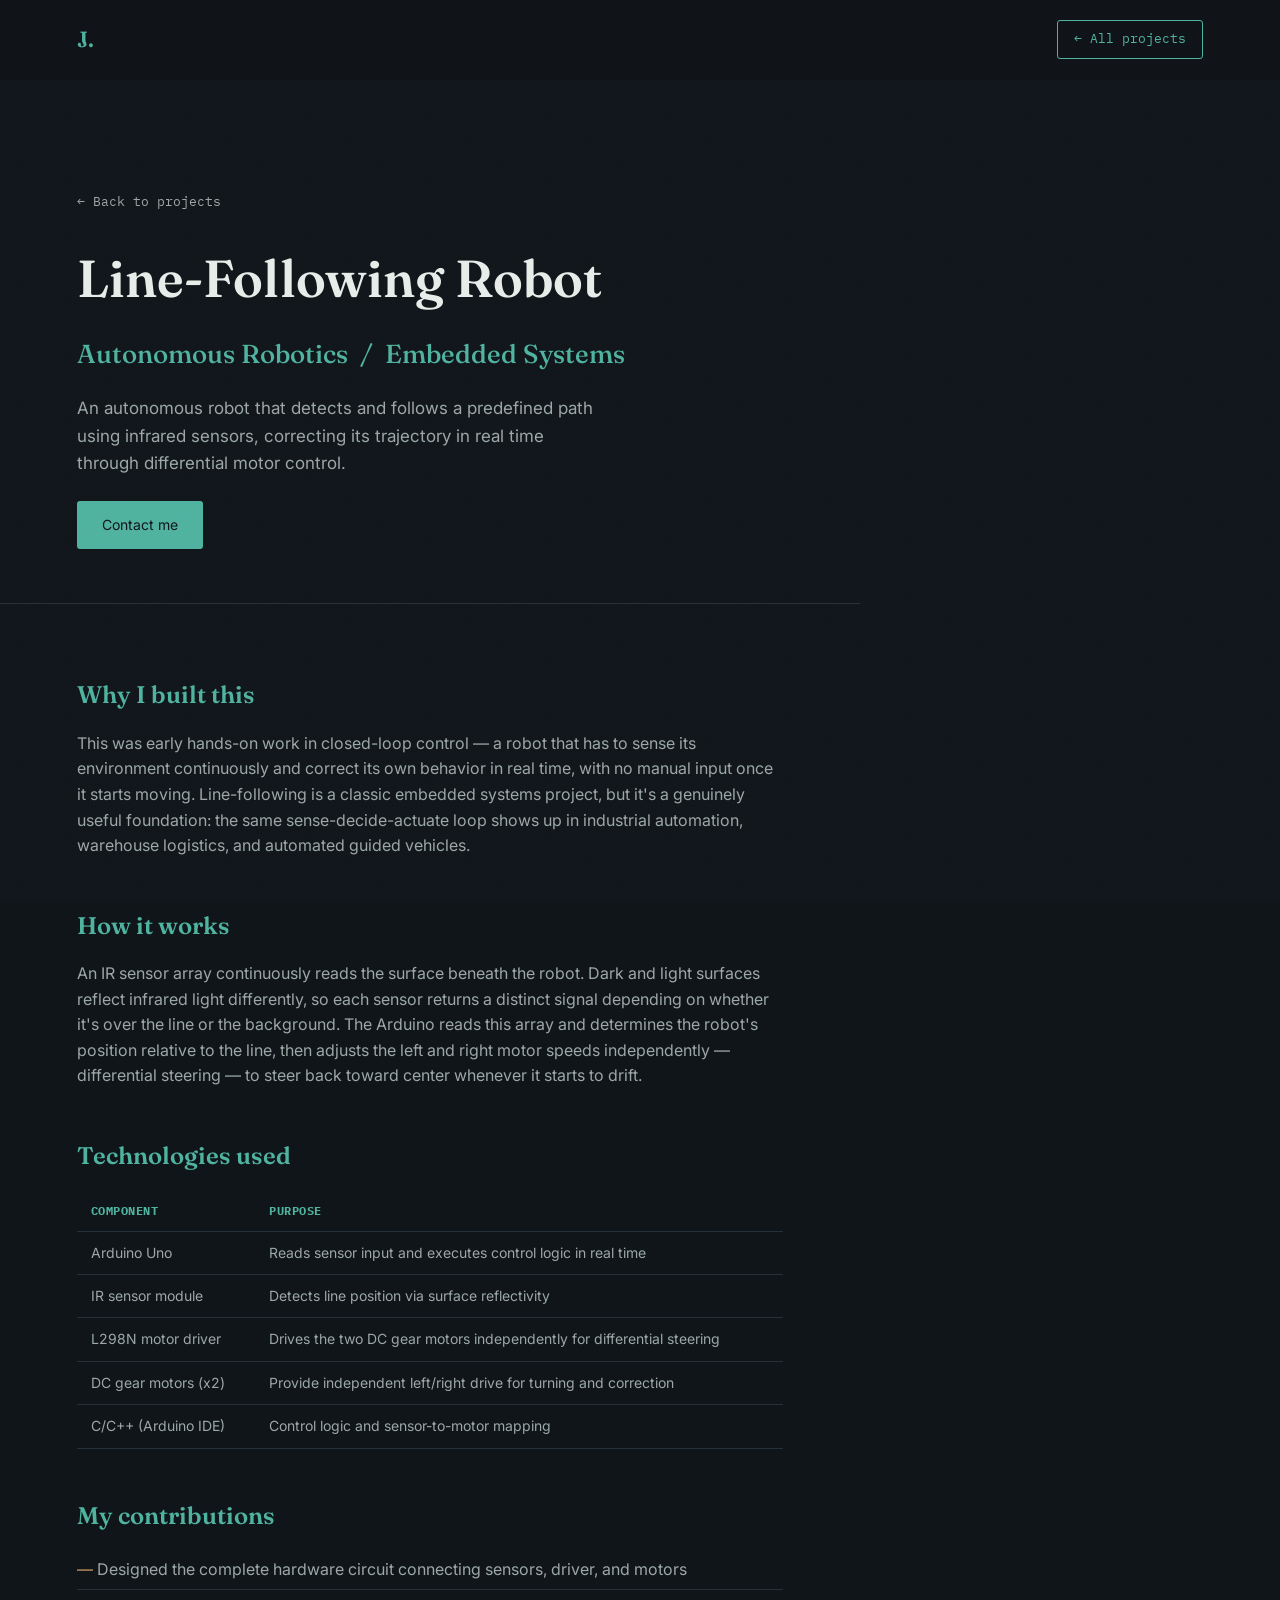
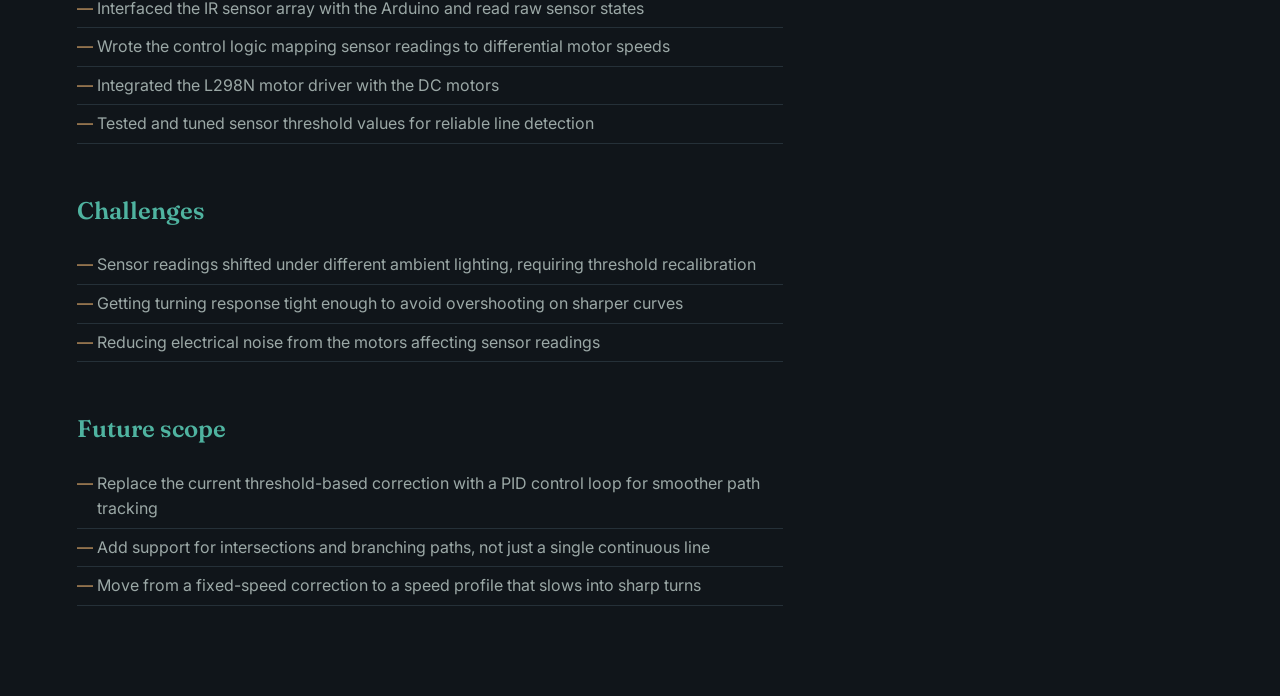
==== project-line-following-robot.html @ dc8e016b "Add files via upload" ====
<!DOCTYPE html>
<html lang="en">
<head>
<meta charset="UTF-8">
<meta name="viewport" content="width=device-width, initial-scale=1.0">
<title>Line-Following Robot — Janani S</title>
<link rel="preconnect" href="https://fonts.googleapis.com">
<link href="https://fonts.googleapis.com/css2?family=Fraunces:opsz,wght@9..144,400;9..144,500;9..144,600&family=Inter:wght@400;500;600&family=IBM+Plex+Mono:wght@400;500&display=swap" rel="stylesheet">
<link rel="stylesheet" href="style.css">
</head>
<body>
<div class="grain"></div>

<nav class="nav" id="nav">
  <a href="index.html" class="nav-mark">J.</a>
  <a href="index.html#projects" class="nav-cta">← All projects</a>
</nav>

<header class="detail-hero">
  <a href="index.html#projects" class="detail-back">← Back to projects</a>
  <h1>Line-Following Robot</h1>
  <p class="role">Autonomous Robotics &nbsp;/&nbsp; Embedded Systems</p>
  <p class="hero-desc">An autonomous robot that detects and follows a predefined path using infrared sensors, correcting its trajectory in real time through differential motor control.</p>
  <div class="detail-links">
    <a href="index.html#contact" class="btn btn-primary">Contact me</a>
  </div>
</header>

<main class="detail-body">

  <h2>Why I built this</h2>
  <p>This was early hands-on work in closed-loop control — a robot that has to sense its environment continuously and correct its own behavior in real time, with no manual input once it starts moving. Line-following is a classic embedded systems project, but it's a genuinely useful foundation: the same sense-decide-actuate loop shows up in industrial automation, warehouse logistics, and automated guided vehicles.</p>

  <h2>How it works</h2>
  <p>An IR sensor array continuously reads the surface beneath the robot. Dark and light surfaces reflect infrared light differently, so each sensor returns a distinct signal depending on whether it's over the line or the background. The Arduino reads this array and determines the robot's position relative to the line, then adjusts the left and right motor speeds independently — differential steering — to steer back toward center whenever it starts to drift.</p>

  <h2>Technologies used</h2>
  <table class="component-table">
    <tr><th>Component</th><th>Purpose</th></tr>
    <tr><td>Arduino Uno</td><td>Reads sensor input and executes control logic in real time</td></tr>
    <tr><td>IR sensor module</td><td>Detects line position via surface reflectivity</td></tr>
    <tr><td>L298N motor driver</td><td>Drives the two DC gear motors independently for differential steering</td></tr>
    <tr><td>DC gear motors (x2)</td><td>Provide independent left/right drive for turning and correction</td></tr>
    <tr><td>C/C++ (Arduino IDE)</td><td>Control logic and sensor-to-motor mapping</td></tr>
  </table>

  <h2>My contributions</h2>
  <ul>
    <li>Designed the complete hardware circuit connecting sensors, driver, and motors</li>
    <li>Interfaced the IR sensor array with the Arduino and read raw sensor states</li>
    <li>Wrote the control logic mapping sensor readings to differential motor speeds</li>
    <li>Integrated the L298N motor driver with the DC motors</li>
    <li>Tested and tuned sensor threshold values for reliable line detection</li>
  </ul>

  <h2>Challenges</h2>
  <ul>
    <li>Sensor readings shifted under different ambient lighting, requiring threshold recalibration</li>
    <li>Getting turning response tight enough to avoid overshooting on sharper curves</li>
    <li>Reducing electrical noise from the motors affecting sensor readings</li>
  </ul>

  <h2>Future scope</h2>
  <ul>
    <li>Replace the current threshold-based correction with a PID control loop for smoother path tracking</li>
    <li>Add support for intersections and branching paths, not just a single continuous line</li>
    <li>Move from a fixed-speed correction to a speed profile that slows into sharp turns</li>
  </ul>


</main>

<script src="script.js"></script>
</body>
</html>
---- style.css ----
:root {
  --bg: #10151A;
  --surface: #171E24;
  --ink: #E9EDEA;
  --ink-soft: #9BA8A6;
  --primary: #4FB3A0;
  --primary-soft: #74C7B7;
  --accent: #C99A64;
  --line: #253038;
  --card: #1B232A;

  --font-display: 'Fraunces', serif;
  --font-body: 'Inter', sans-serif;
  --font-mono: 'IBM Plex Mono', monospace;
}

* { margin: 0; padding: 0; box-sizing: border-box; }

html { scroll-behavior: smooth; }

body {
  background: var(--bg);
  color: var(--ink);
  font-family: var(--font-body);
  font-size: 16px;
  line-height: 1.6;
  -webkit-font-smoothing: antialiased;
}

a { color: inherit; text-decoration: none; }
ul { list-style: none; }

.grain {
  position: fixed;
  inset: 0;
  pointer-events: none;
  z-index: 1;
  opacity: 0.03;
  background-image: url("data:image/svg+xml,%3Csvg xmlns='http://www.w3.org/2000/svg' width='60' height='60'%3E%3Cfilter id='n'%3E%3CfeTurbulence type='fractalNoise' baseFrequency='0.9' numOctaves='2' stitchTiles='stitch'/%3E%3C/filter%3E%3Crect width='100%25' height='100%25' filter='url(%23n)'/%3E%3C/svg%3E");
}

/* ---------- Nav ---------- */
.nav {
  position: sticky;
  top: 0;
  z-index: 10;
  display: flex;
  align-items: center;
  justify-content: space-between;
  padding: 20px 6vw;
  background: rgba(16, 21, 26, 0.88);
  backdrop-filter: blur(8px);
  border-bottom: 1px solid transparent;
  transition: border-color 0.3s ease;
}
.nav.scrolled { border-bottom-color: var(--line); }

.nav-mark {
  font-family: var(--font-display);
  font-size: 22px;
  font-weight: 600;
  color: var(--primary);
}

.nav-links {
  display: flex;
  gap: 32px;
  font-size: 14px;
  color: var(--ink-soft);
}
.nav-links a { transition: color 0.2s ease; }
.nav-links a:hover { color: var(--primary); }

.nav-cta {
  font-family: var(--font-mono);
  font-size: 13px;
  padding: 8px 16px;
  border: 1px solid var(--primary);
  border-radius: 3px;
  color: var(--primary);
  transition: all 0.2s ease;
}
.nav-cta:hover { background: var(--primary); color: var(--bg); }

/* ---------- Hero ---------- */
.hero {
  padding: 14vh 6vw 8vh;
  border-bottom: 1px solid var(--line);
  position: relative;
  overflow: hidden;
  background:
    radial-gradient(ellipse 900px 500px at 85% -10%, rgba(79, 179, 160, 0.25), transparent 60%),
    linear-gradient(115deg, transparent 40%, rgba(201, 154, 100, 0.05) 50%, transparent 60%),
    var(--bg);
}
.hero-inner { max-width: 720px; position: relative; z-index: 1; }

.eyebrow {
  font-family: var(--font-mono);
  font-size: 13px;
  letter-spacing: 0.08em;
  text-transform: uppercase;
  color: var(--accent);
  margin-bottom: 18px;
}

.hero h1 {
  font-family: var(--font-display);
  font-size: clamp(48px, 8vw, 84px);
  font-weight: 600;
  line-height: 1;
  color: var(--ink);
}
.hero h1 .dot { color: var(--accent); }

.role {
  font-family: var(--font-display);
  font-size: clamp(20px, 3vw, 26px);
  font-weight: 500;
  color: var(--primary);
  margin-top: 14px;
}
.role-sub {
  font-family: var(--font-mono);
  font-size: 15px;
  color: var(--ink-soft);
  font-weight: 400;
}

.hero-desc {
  margin-top: 20px;
  max-width: 520px;
  color: var(--ink-soft);
  font-size: 17px;
}

.hero-actions {
  display: flex;
  gap: 14px;
  margin-top: 34px;
}

.btn {
  font-size: 14px;
  padding: 12px 24px;
  border-radius: 3px;
  transition: all 0.2s ease;
  border: 1px solid transparent;
  display: inline-block;
}
.btn-primary { background: var(--primary); color: var(--bg); }
.btn-primary:hover { background: var(--primary-soft); }
.btn-ghost { border-color: var(--line); color: var(--ink); }
.btn-ghost:hover { border-color: var(--primary); color: var(--primary); }

.status-line {
  margin-top: 8vh;
  display: flex;
  align-items: center;
  gap: 10px;
  font-family: var(--font-mono);
  font-size: 13px;
  color: var(--ink-soft);
}
.status-dot {
  width: 7px;
  height: 7px;
  border-radius: 50%;
  background: #57C57A;
  box-shadow: 0 0 0 3px rgba(87,197,122,0.15);
}
.cursor { animation: blink 1.1s step-end infinite; color: var(--accent); }
@keyframes blink { 50% { opacity: 0; } }

/* ---------- Sections ---------- */
.section { padding: 9vh 6vw; border-bottom: 1px solid var(--line); }
.section-label {
  font-family: var(--font-mono);
  font-size: 13px;
  color: var(--accent);
  letter-spacing: 0.05em;
  margin-bottom: 28px;
}

.reveal {
  opacity: 0;
  transform: translateY(24px);
  transition: opacity 0.7s cubic-bezier(0.16, 1, 0.3, 1), transform 0.7s cubic-bezier(0.16, 1, 0.3, 1);
}
.reveal.is-visible { opacity: 1; transform: translateY(0); }

@media (prefers-reduced-motion: reduce) {
  .reveal { opacity: 1; transform: none; transition: none; }
}

/* About */
.about-grid { display: grid; grid-template-columns: 1fr 1.2fr; gap: 60px; max-width: 1100px; }
.about-lead {
  font-family: var(--font-display);
  font-size: 26px;
  font-weight: 500;
  line-height: 1.4;
  color: var(--ink);
}
.about-body p { color: var(--ink-soft); margin-bottom: 16px; }

/* Skills */
.skills-grid { display: grid; grid-template-columns: repeat(3, 1fr); gap: 48px; max-width: 980px; }
.skill-col h3 {
  font-family: var(--font-mono);
  font-size: 13px;
  text-transform: uppercase;
  letter-spacing: 0.05em;
  color: var(--primary);
  margin-bottom: 20px;
  padding-bottom: 10px;
  border-bottom: 1px solid var(--line);
}
.skill-item { margin-bottom: 16px; }
.skill-item-label {
  display: flex;
  justify-content: space-between;
  font-size: 14px;
  color: var(--ink);
  margin-bottom: 6px;
}
.skill-item-label span:last-child {
  font-family: var(--font-mono);
  font-size: 12px;
  color: var(--ink-soft);
}
.skill-bar-track {
  height: 4px;
  background: var(--line);
  border-radius: 2px;
  overflow: hidden;
}
.skill-bar-fill {
  height: 100%;
  width: 0%;
  background: var(--primary);
  border-radius: 2px;
  transition: width 1.1s cubic-bezier(0.16, 1, 0.3, 1);
}
.skill-col.developing .skill-bar-fill { background: var(--accent); }
.skill-col.familiar .skill-bar-fill { background: var(--ink-soft); }
.skill-bar-fill.filled { width: var(--fill); }

/* Projects */
.project {
  display: grid;
  grid-template-columns: 90px 1fr;
  gap: 30px;
  padding: 36px 0;
  border-top: 1px solid var(--line);
}
.project:first-of-type { border-top: none; }
.project-index { font-family: var(--font-mono); font-size: 14px; color: var(--accent); padding-top: 4px; }
.project-body h3 { font-family: var(--font-display); font-size: 24px; font-weight: 600; margin-bottom: 10px; }
.project-body p { color: var(--ink-soft); max-width: 640px; margin-bottom: 18px; }
.tags { display: flex; flex-wrap: wrap; gap: 8px; margin-bottom: 18px; }
.tags span {
  font-family: var(--font-mono);
  font-size: 12px;
  padding: 5px 11px;
  background: var(--card);
  border-radius: 3px;
  color: var(--primary);
}
.project-link {
  font-family: var(--font-mono);
  font-size: 13px;
  color: var(--primary);
  border-bottom: 1px solid var(--primary);
  padding-bottom: 2px;
  transition: opacity 0.2s ease;
}
.project-link:hover { opacity: 0.7; }

/* Education */
.edu-row { display: flex; justify-content: space-between; align-items: baseline; max-width: 900px; gap: 20px; flex-wrap: wrap; }
.edu-row + .edu-row { margin-top: 24px; padding-top: 24px; border-top: 1px solid var(--line); }
.edu-row h3 { font-family: var(--font-display); font-size: 20px; font-weight: 600; }
.edu-sub { color: var(--ink-soft); font-size: 14px; margin-top: 6px; }
.edu-date { font-family: var(--font-mono); font-size: 13px; color: var(--ink-soft); }

/* Footer */
.footer {
  padding: 10vh 6vw 6vh;
  position: relative;
  background:
    radial-gradient(ellipse 900px 500px at 10% 110%, rgba(79, 179, 160, 0.2), transparent 60%),
    var(--bg);
}
.footer h2 { font-family: var(--font-display); font-size: clamp(36px, 6vw, 56px); font-weight: 600; margin: 10px 0 14px; }
.footer-desc { color: var(--ink-soft); max-width: 480px; margin-bottom: 34px; }
.footer-links { display: flex; gap: 26px; font-size: 15px; margin-bottom: 40px; flex-wrap: wrap; }
.footer-links a { padding-bottom: 4px; border-bottom: 1px solid var(--line); transition: border-color 0.2s ease, color 0.2s ease; }
.footer-links a:hover { border-color: var(--primary); color: var(--primary); }
.footer-fine { font-family: var(--font-mono); font-size: 12px; color: var(--ink-soft); opacity: 0.7; }

/* ---------- Project detail pages ---------- */
.detail-hero { padding: 12vh 6vw 6vh; border-bottom: 1px solid var(--line); max-width: 860px; }
.detail-back {
  font-family: var(--font-mono);
  font-size: 13px;
  color: var(--ink-soft);
  margin-bottom: 24px;
  display: inline-block;
}
.detail-back:hover { color: var(--primary); }
.detail-hero h1 { font-family: var(--font-display); font-size: clamp(34px, 5vw, 52px); font-weight: 600; margin-bottom: 14px; }
.detail-hero .role { margin-top: 0; margin-bottom: 18px; }
.detail-links { display: flex; gap: 16px; margin-top: 24px; }
.detail-body { padding: 8vh 6vw; max-width: 860px; }
.detail-body h2 {
  font-family: var(--font-display);
  font-size: 24px;
  font-weight: 600;
  margin: 3rem 0 1rem;
  color: var(--primary);
}
.detail-body h2:first-child { margin-top: 0; }
.detail-body p { color: var(--ink-soft); margin-bottom: 14px; }
.detail-body ul { margin: 12px 0 18px 0; }
.detail-body li {
  color: var(--ink-soft);
  padding: 6px 0 6px 20px;
  position: relative;
  border-bottom: 1px solid var(--line);
}
.detail-body li::before {
  content: '—';
  position: absolute;
  left: 0;
  color: var(--accent);
}
.detail-note {
  margin-top: 40px;
  padding: 16px 20px;
  background: var(--card);
  border-left: 2px solid var(--accent);
  font-family: var(--font-mono);
  font-size: 12.5px;
  color: var(--ink-soft);
  font-style: italic;
}
.component-table { width: 100%; border-collapse: collapse; margin: 16px 0 24px; }
.component-table th, .component-table td {
  text-align: left;
  padding: 10px 14px;
  border-bottom: 1px solid var(--line);
  font-size: 14px;
  color: var(--ink-soft);
}
.component-table th { color: var(--primary); font-family: var(--font-mono); font-size: 12px; text-transform: uppercase; letter-spacing: 0.04em; }

/* ---------- Responsive ---------- */
@media (max-width: 800px) {
  .nav-links { display: none; }
  .about-grid { grid-template-columns: 1fr; gap: 24px; }
  .skills-grid { grid-template-columns: 1fr; gap: 32px; }
  .project { grid-template-columns: 1fr; gap: 10px; }
  .edu-row { flex-direction: column; align-items: flex-start; gap: 6px; }
}

@media (prefers-reduced-motion: reduce) {
  html { scroll-behavior: auto; }
  .cursor { animation: none; }
  .skill-bar-fill { transition: none; }
}
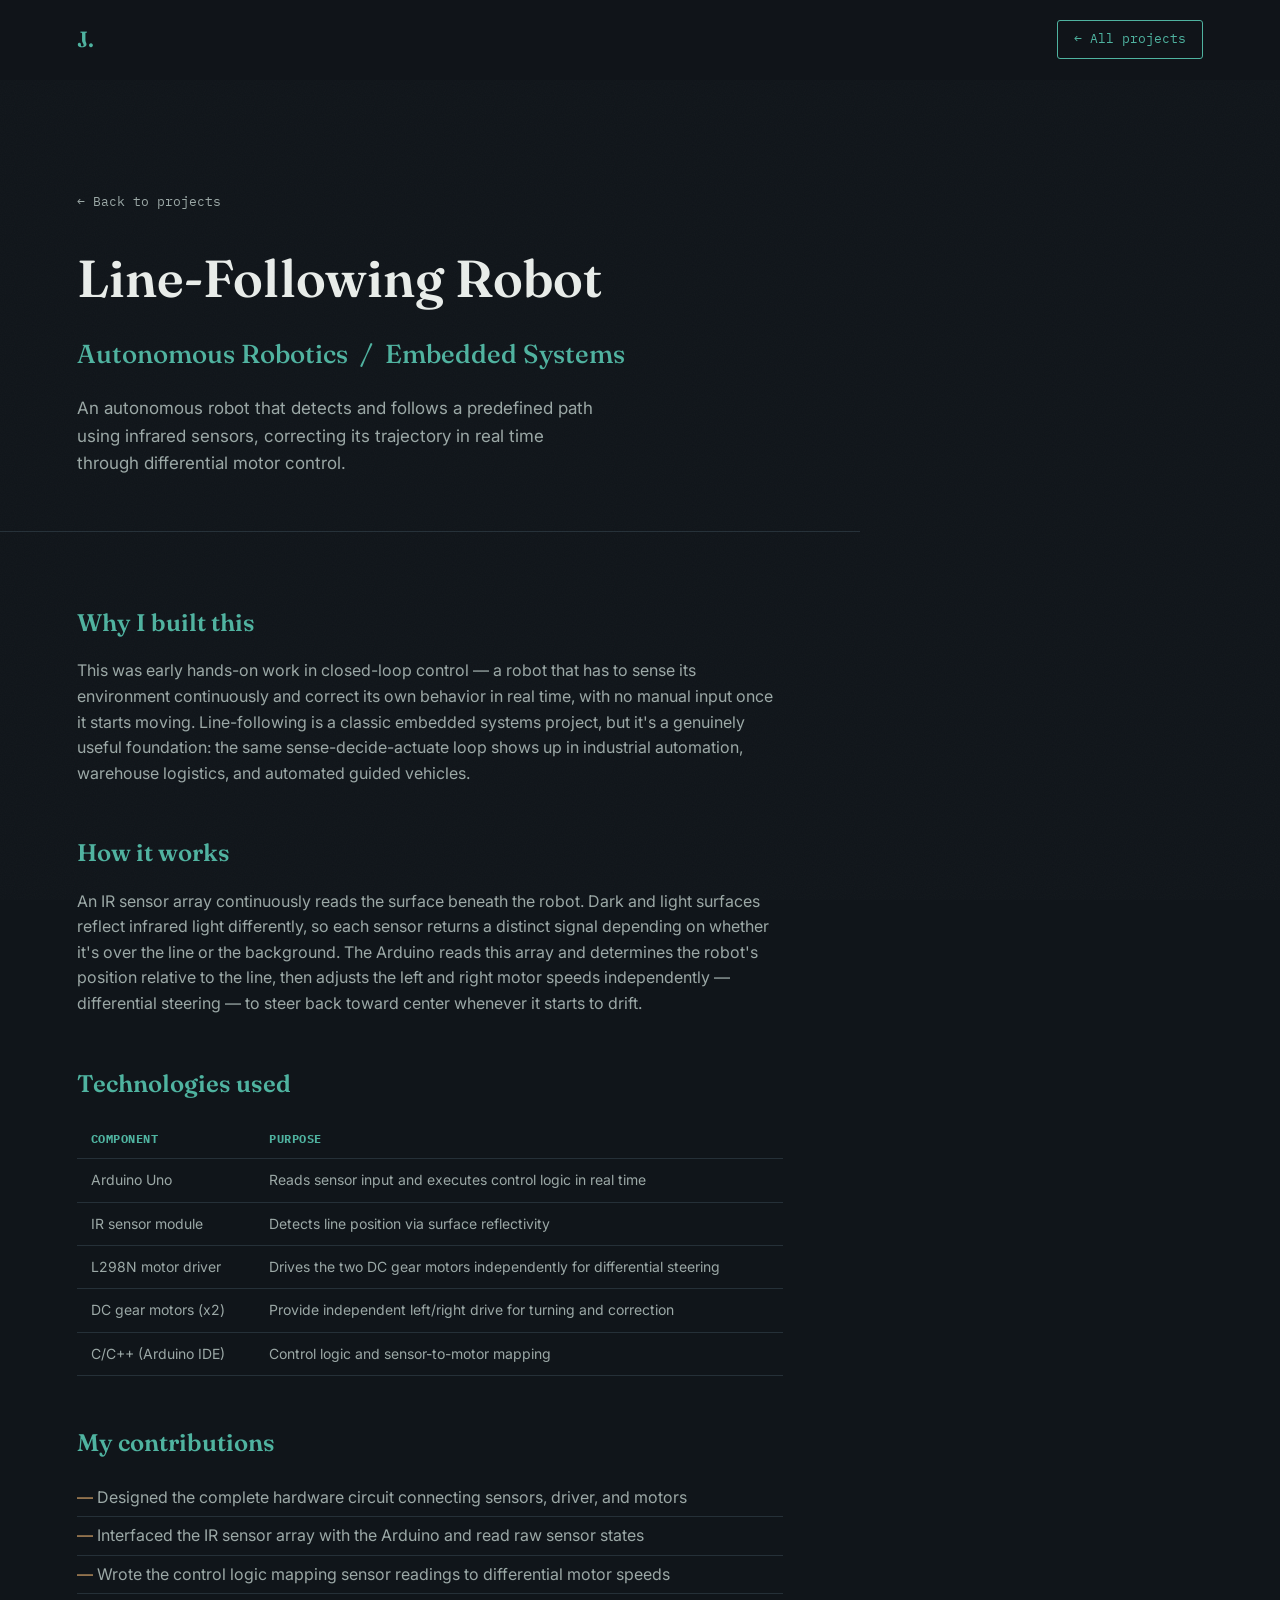
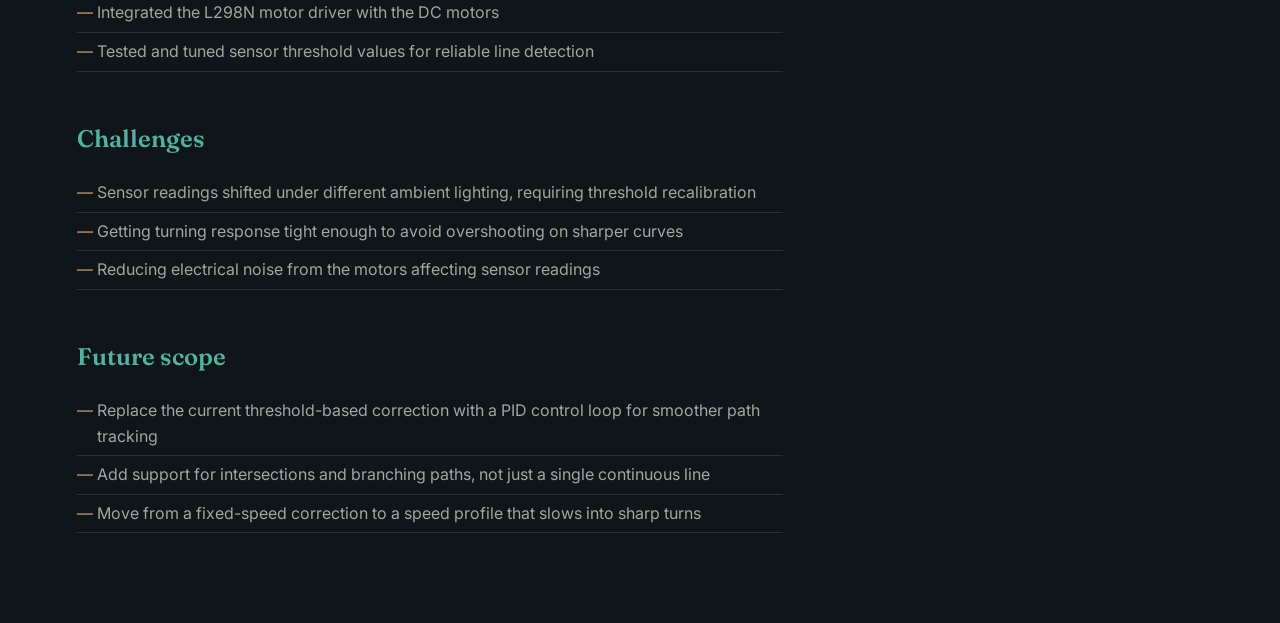
==== commit 133d379e: "Remove contact link from line-following robot page Removed contact link from the project details." ====
--- a/project-line-following-robot.html
+++ b/project-line-following-robot.html
@@ -21,9 +21,6 @@
   <h1>Line-Following Robot</h1>
   <p class="role">Autonomous Robotics &nbsp;/&nbsp; Embedded Systems</p>
   <p class="hero-desc">An autonomous robot that detects and follows a predefined path using infrared sensors, correcting its trajectory in real time through differential motor control.</p>
-  <div class="detail-links">
-    <a href="index.html#contact" class="btn btn-primary">Contact me</a>
-  </div>
 </header>
 
 <main class="detail-body">
